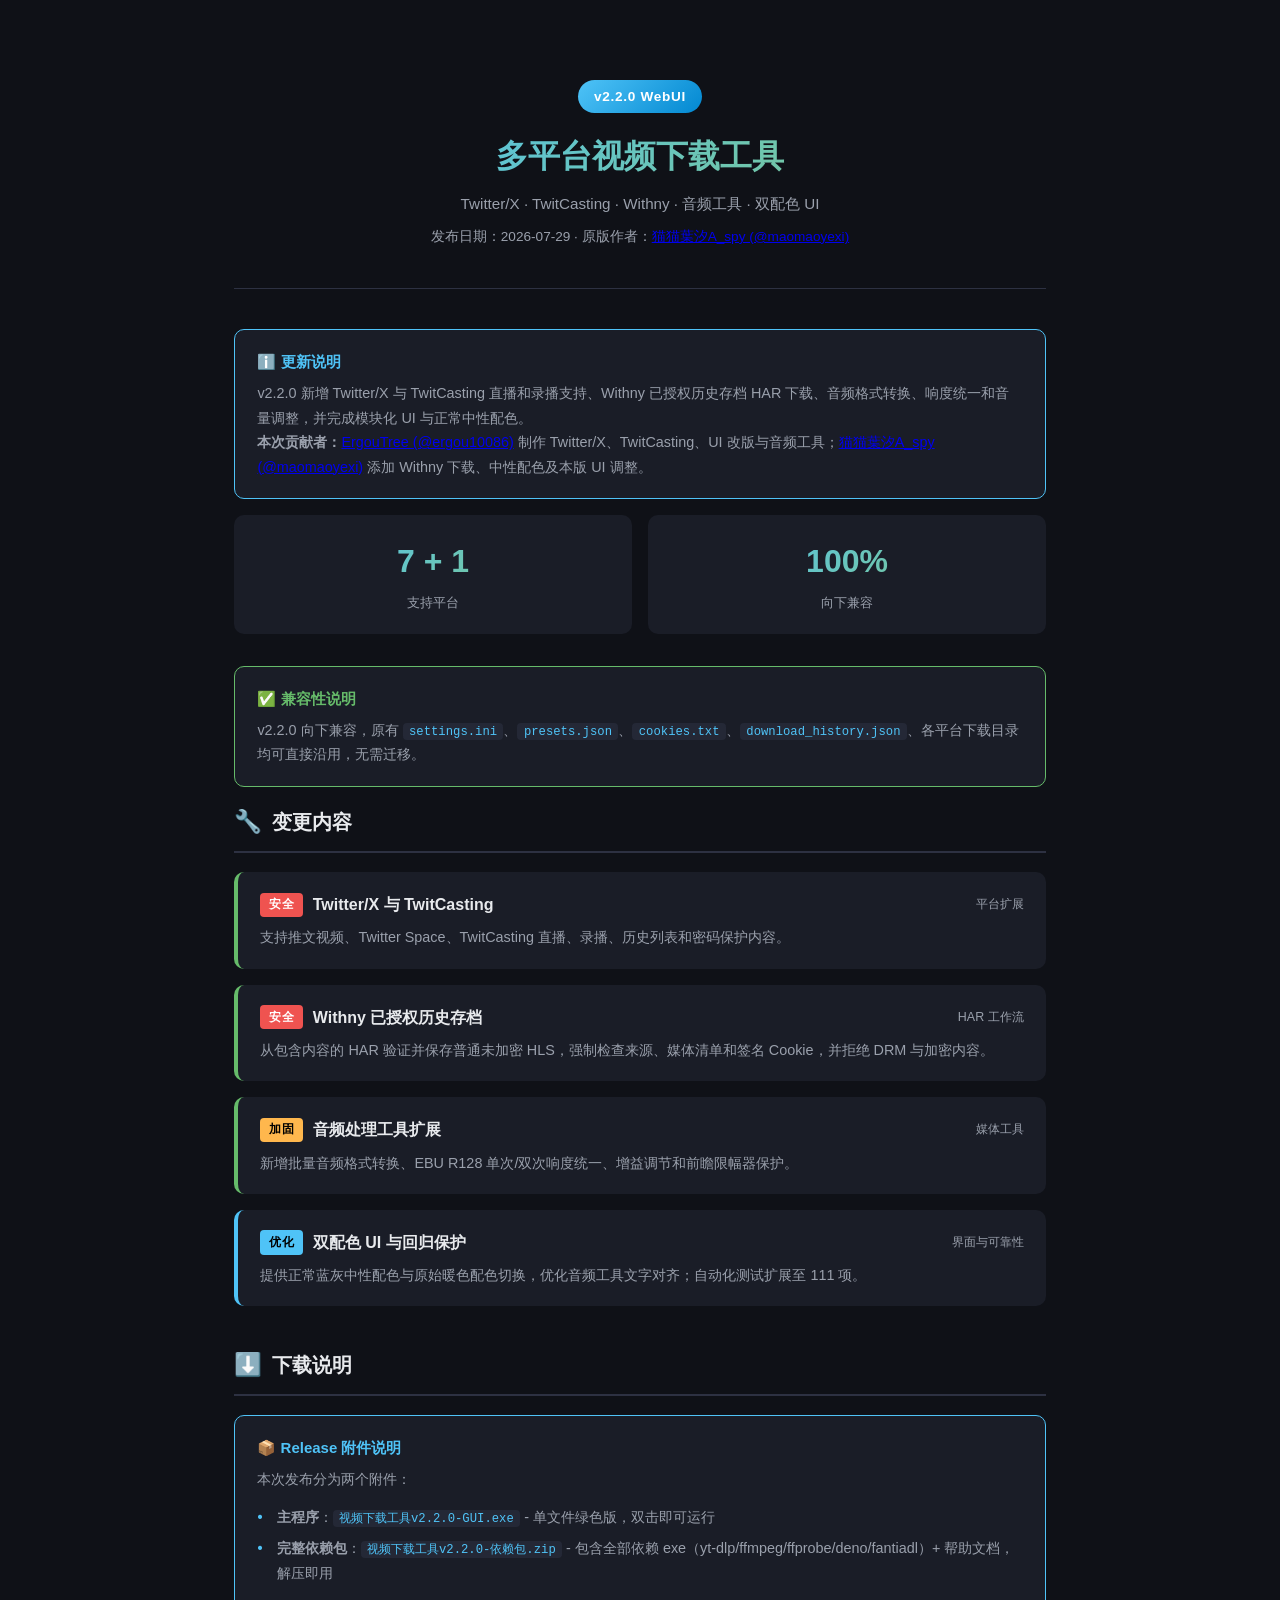
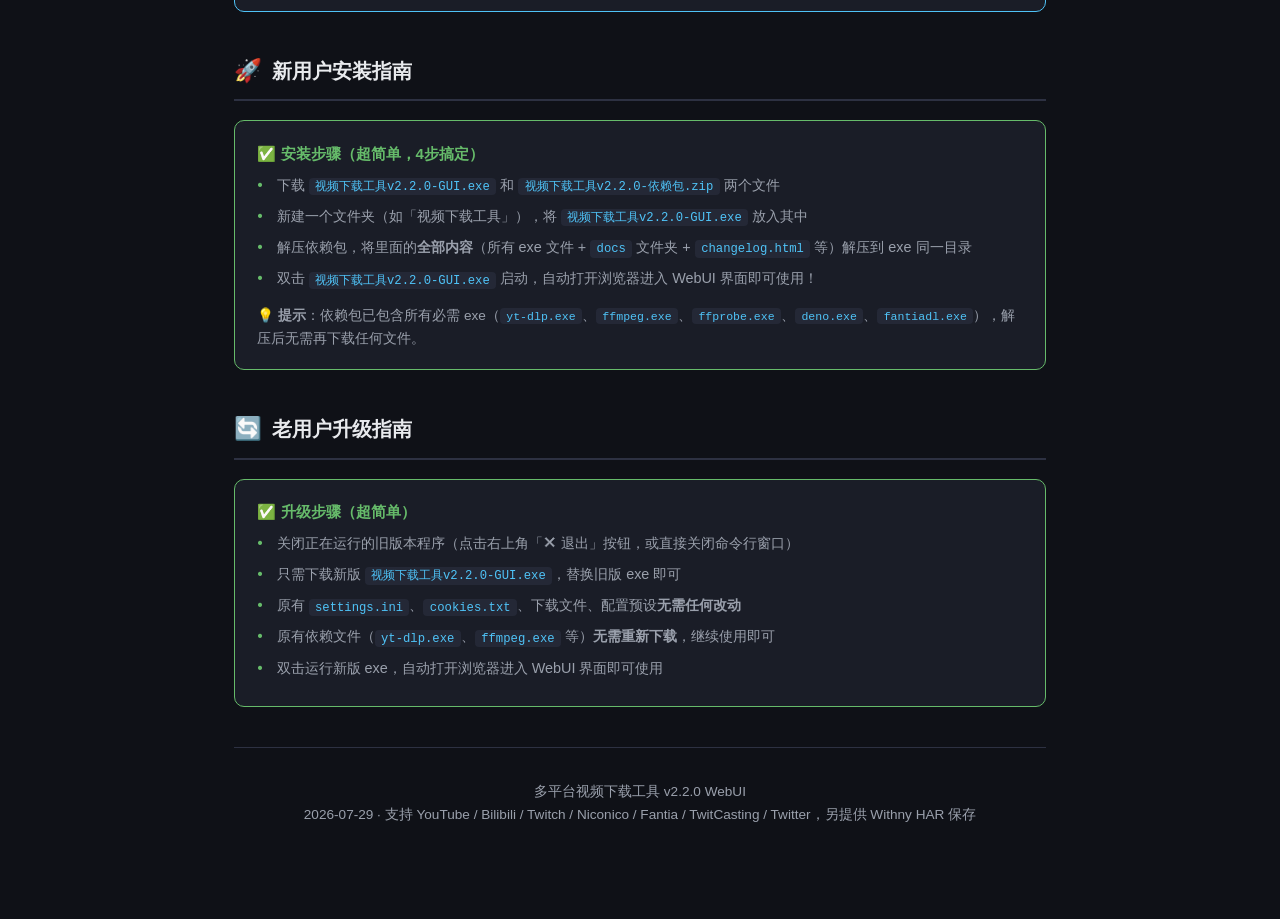
==== resource/templates/changelog.html @ 0d487f56 "release: v2.2.0" ====
<!-- Generated by Trae Work -->
<!DOCTYPE html>
<html lang="zh-CN">
<head>
<meta charset="UTF-8">
<meta name="viewport" content="width=device-width, initial-scale=1.0">
<title>多平台视频下载工具 - 更新日志</title>
<style>
:root {
  --bg: #0f1117;
  --bg2: #1a1d27;
  --bg3: #242836;
  --ink: #e8eaed;
  --muted: #9aa0ac;
  --rule: #2d3142;
  --accent: #4fc3f7;
  --accent2: #81c784;
  --danger: #ef5350;
  --warning: #ffb74d;
  --success: #66bb6a;
  --purple: #ba68c8;
}

* { margin: 0; padding: 0; box-sizing: border-box; }

body {
  font-family: "Segoe UI", "Noto Sans CJK SC", "Microsoft YaHei", sans-serif;
  background: var(--bg);
  color: var(--ink);
  line-height: 1.7;
  font-size: 15px;
  padding: 0;
}

.container {
  max-width: 860px;
  margin: 0 auto;
  padding: 2rem 1.5rem 4rem;
}

.hero {
  text-align: center;
  padding: 3rem 0 2.5rem;
  border-bottom: 1px solid var(--rule);
  margin-bottom: 2.5rem;
}

.hero .version-badge {
  display: inline-block;
  background: linear-gradient(135deg, var(--accent), #0288d1);
  color: #fff;
  font-weight: 700;
  font-size: 0.85rem;
  padding: 0.3rem 1rem;
  border-radius: 20px;
  margin-bottom: 1rem;
  letter-spacing: 0.05em;
}

.hero h1 {
  font-size: 2rem;
  font-weight: 700;
  margin-bottom: 0.5rem;
  background: linear-gradient(135deg, var(--accent), var(--accent2));
  -webkit-background-clip: text;
  -webkit-text-fill-color: transparent;
  background-clip: text;
}

.hero .subtitle {
  color: var(--muted);
  font-size: 0.95rem;
}

.hero .date {
  color: var(--muted);
  font-size: 0.85rem;
  margin-top: 0.5rem;
}

.section {
  margin-bottom: 2.5rem;
}

.section-title {
  display: flex;
  align-items: center;
  gap: 0.6rem;
  font-size: 1.25rem;
  font-weight: 700;
  margin-bottom: 1.2rem;
  padding-bottom: 0.6rem;
  border-bottom: 2px solid var(--rule);
}

.section-title .icon {
  font-size: 1.4rem;
}

.bug-card {
  background: var(--bg2);
  border-radius: 10px;
  padding: 1.2rem 1.4rem;
  margin-bottom: 1rem;
  border-left: 4px solid var(--danger);
  transition: transform 0.15s ease;
}

.bug-card.fix { border-left-color: var(--success); }
.bug-card.improve { border-left-color: var(--accent); }
.bug-card.feature { border-left-color: var(--purple); }

.bug-card:hover {
  transform: translateX(4px);
}

.bug-card .header {
  display: flex;
  align-items: center;
  gap: 0.6rem;
  margin-bottom: 0.5rem;
  flex-wrap: wrap;
}

.bug-card .tag {
  font-size: 0.72rem;
  font-weight: 700;
  padding: 0.15rem 0.55rem;
  border-radius: 4px;
  text-transform: uppercase;
  letter-spacing: 0.05em;
}

.tag.critical { background: var(--danger); color: #fff; }
.tag.major { background: var(--warning); color: #000; }
.tag.minor { background: var(--accent); color: #000; }
.tag.new { background: var(--purple); color: #fff; }

.bug-card .title {
  font-weight: 700;
  font-size: 1rem;
}

.bug-card .severity {
  font-size: 0.78rem;
  color: var(--muted);
  margin-left: auto;
  white-space: nowrap;
}

.bug-card .desc {
  color: var(--muted);
  font-size: 0.9rem;
  line-height: 1.6;
}

.bug-card .desc strong {
  color: var(--ink);
}

.bug-card .desc code {
  background: var(--bg3);
  padding: 0.1rem 0.4rem;
  border-radius: 4px;
  font-family: "Cascadia Code", "Consolas", monospace;
  font-size: 0.85em;
  color: var(--accent);
}

.bug-card .solution {
  margin-top: 0.6rem;
  padding-top: 0.6rem;
  border-top: 1px dashed var(--rule);
  font-size: 0.88rem;
  color: var(--muted);
}

.bug-card.improve .solution::before {
  content: "优化: ";
  color: var(--accent);
  font-weight: 700;
}

.notice-box {
  background: var(--bg2);
  border: 1px solid var(--rule);
  border-radius: 10px;
  padding: 1.2rem 1.4rem;
  margin-bottom: 1rem;
}

.notice-box.info { border-color: var(--accent); }
.notice-box.success { border-color: var(--success); }

.notice-box .notice-title {
  font-weight: 700;
  margin-bottom: 0.4rem;
  display: flex;
  align-items: center;
  gap: 0.4rem;
}

.notice-box.info .notice-title { color: var(--accent); }
.notice-box.success .notice-title { color: var(--success); }

.notice-box p {
  color: var(--muted);
  font-size: 0.9rem;
}

.notice-box code {
  background: var(--bg3);
  padding: 0.1rem 0.4rem;
  border-radius: 4px;
  font-family: "Cascadia Code", "Consolas", monospace;
  font-size: 0.85em;
  color: var(--accent);
}

.summary-grid {
  display: grid;
  grid-template-columns: repeat(auto-fit, minmax(140px, 1fr));
  gap: 1rem;
  margin-bottom: 2rem;
}

.stat-card {
  background: var(--bg2);
  border-radius: 10px;
  padding: 1.2rem;
  text-align: center;
}

.stat-card .number {
  font-size: 2rem;
  font-weight: 800;
  background: linear-gradient(135deg, var(--accent), var(--accent2));
  -webkit-background-clip: text;
  -webkit-text-fill-color: transparent;
  background-clip: text;
}

.stat-card .label {
  font-size: 0.82rem;
  color: var(--muted);
  margin-top: 0.2rem;
}

ul.compact {
  list-style: none;
  padding: 0;
}

ul.compact li {
  position: relative;
  padding-left: 1.2rem;
  margin-bottom: 0.4rem;
  color: var(--muted);
  font-size: 0.9rem;
}

ul.compact li::before {
  content: "•";
  position: absolute;
  left: 0;
  color: var(--accent);
  font-weight: 700;
}

.notice-box.info ul.compact li::before { color: var(--accent); }
.notice-box.success ul.compact li::before { color: var(--success); }

.footer {
  text-align: center;
  padding: 2rem 0;
  border-top: 1px solid var(--rule);
  color: var(--muted);
  font-size: 0.85rem;
}

@media (max-width: 600px) {
  .container { padding: 1rem 1rem 2rem; }
  .hero h1 { font-size: 1.5rem; }
  .bug-card .severity { display: none; }
  .summary-grid { grid-template-columns: repeat(2, 1fr); }
}
</style>
</head>
<body>
<div class="container">

  <!-- v2.2.0 WebUI 更新 -->
  <div class="hero">
    <div class="version-badge">v2.2.0 WebUI</div>
    <h1>多平台视频下载工具</h1>
    <div class="subtitle">Twitter/X · TwitCasting · Withny · 音频工具 · 双配色 UI</div>
    <div class="date">发布日期：2026-07-29 · 原版作者：<a href="https://github.com/maomaoyexi">猫猫葉汐A_spy (@maomaoyexi)</a></div>
  </div>

  <div class="notice-box info">
    <div class="notice-title">ℹ️ 更新说明</div>
    <p>v2.2.0 新增 Twitter/X 与 TwitCasting 直播和录播支持、Withny 已授权历史存档 HAR 下载、音频格式转换、响度统一和音量调整，并完成模块化 UI 与正常中性配色。</p>
    <p><strong>本次贡献者：</strong><a href="https://github.com/ergou10086">ErgouTree (@ergou10086)</a> 制作 Twitter/X、TwitCasting、UI 改版与音频工具；<a href="https://github.com/maomaoyexi">猫猫葉汐A_spy (@maomaoyexi)</a> 添加 Withny 下载、中性配色及本版 UI 调整。</p>
  </div>

  <div class="summary-grid">
    <div class="stat-card">
      <div class="number">7 + 1</div>
      <div class="label">支持平台</div>
    </div>
    <div class="stat-card">
      <div class="number">100%</div>
      <div class="label">向下兼容</div>
    </div>
  </div>

  <div class="notice-box success">
    <div class="notice-title">✅ 兼容性说明</div>
    <p>v2.2.0 向下兼容，原有 <code>settings.ini</code>、<code>presets.json</code>、<code>cookies.txt</code>、<code>download_history.json</code>、各平台下载目录均可直接沿用，无需迁移。</p>
  </div>

  <!-- 变更内容 -->
  <div class="section">
    <div class="section-title">
      <span class="icon">🔧</span>
      <span>变更内容</span>
    </div>

    <div class="bug-card fix">
      <div class="header">
        <span class="tag critical">安全</span>
        <span class="title">Twitter/X 与 TwitCasting</span>
        <span class="severity">平台扩展</span>
      </div>
      <div class="desc">
        支持推文视频、Twitter Space、TwitCasting 直播、录播、历史列表和密码保护内容。
      </div>
    </div>

    <div class="bug-card fix">
      <div class="header">
        <span class="tag critical">安全</span>
        <span class="title">Withny 已授权历史存档</span>
        <span class="severity">HAR 工作流</span>
      </div>
      <div class="desc">
        从包含内容的 HAR 验证并保存普通未加密 HLS，强制检查来源、媒体清单和签名 Cookie，并拒绝 DRM 与加密内容。
      </div>
    </div>

    <div class="bug-card fix">
      <div class="header">
        <span class="tag major">加固</span>
        <span class="title">音频处理工具扩展</span>
        <span class="severity">媒体工具</span>
      </div>
      <div class="desc">
        新增批量音频格式转换、EBU R128 单次/双次响度统一、增益调节和前瞻限幅器保护。
      </div>
    </div>

    <div class="bug-card improve">
      <div class="header">
        <span class="tag minor">优化</span>
        <span class="title">双配色 UI 与回归保护</span>
        <span class="severity">界面与可靠性</span>
      </div>
      <div class="desc">
        提供正常蓝灰中性配色与原始暖色配色切换，优化音频工具文字对齐；自动化测试扩展至 111 项。
      </div>
    </div>
  </div>

  <!-- 下载说明 -->
  <div class="section">
    <div class="section-title">
      <span class="icon">⬇️</span>
      <span>下载说明</span>
    </div>

    <div class="notice-box info">
      <div class="notice-title">📦 Release 附件说明</div>
      <p>本次发布分为两个附件：</p>
      <ul class="compact" style="margin-top: 0.8rem;">
        <li><strong>主程序</strong>：<code>视频下载工具v2.2.0-GUI.exe</code> - 单文件绿色版，双击即可运行</li>
        <li><strong>完整依赖包</strong>：<code>视频下载工具v2.2.0-依赖包.zip</code> - 包含全部依赖 exe（yt-dlp/ffmpeg/ffprobe/deno/fantiadl）+ 帮助文档，解压即用</li>
      </ul>
    </div>
  </div>

  <!-- 安装指南 -->
  <div class="section">
    <div class="section-title">
      <span class="icon">🚀</span>
      <span>新用户安装指南</span>
    </div>

    <div class="notice-box success">
      <div class="notice-title">✅ 安装步骤（超简单，4步搞定）</div>
      <ul class="compact">
        <li>下载 <code>视频下载工具v2.2.0-GUI.exe</code> 和 <code>视频下载工具v2.2.0-依赖包.zip</code> 两个文件</li>
        <li>新建一个文件夹（如「视频下载工具」），将 <code>视频下载工具v2.2.0-GUI.exe</code> 放入其中</li>
        <li>解压依赖包，将里面的<strong>全部内容</strong>（所有 exe 文件 + <code>docs</code> 文件夹 + <code>changelog.html</code> 等）解压到 exe 同一目录</li>
        <li>双击 <code>视频下载工具v2.2.0-GUI.exe</code> 启动，自动打开浏览器进入 WebUI 界面即可使用！</li>
      </ul>
      <p style="margin-top: 0.8rem; font-size: 0.85rem;">💡 <strong>提示</strong>：依赖包已包含所有必需 exe（<code>yt-dlp.exe</code>、<code>ffmpeg.exe</code>、<code>ffprobe.exe</code>、<code>deno.exe</code>、<code>fantiadl.exe</code>），解压后无需再下载任何文件。</p>
    </div>
  </div>

  <!-- 升级指南 -->
  <div class="section">
    <div class="section-title">
      <span class="icon">🔄</span>
      <span>老用户升级指南</span>
    </div>

    <div class="notice-box success">
      <div class="notice-title">✅ 升级步骤（超简单）</div>
      <ul class="compact">
        <li>关闭正在运行的旧版本程序（点击右上角「✕ 退出」按钮，或直接关闭命令行窗口）</li>
        <li>只需下载新版 <code>视频下载工具v2.2.0-GUI.exe</code>，替换旧版 exe 即可</li>
        <li>原有 <code>settings.ini</code>、<code>cookies.txt</code>、下载文件、配置预设<strong>无需任何改动</strong></li>
        <li>原有依赖文件（<code>yt-dlp.exe</code>、<code>ffmpeg.exe</code> 等）<strong>无需重新下载</strong>，继续使用即可</li>
        <li>双击运行新版 exe，自动打开浏览器进入 WebUI 界面即可使用</li>
      </ul>
    </div>
  </div>

  <div class="footer">
    多平台视频下载工具 v2.2.0 WebUI <br>
    2026-07-29 · 支持 YouTube / Bilibili / Twitch / Niconico / Fantia / TwitCasting / Twitter，另提供 Withny HAR 保存
  </div>

</div>
</body>
</html>
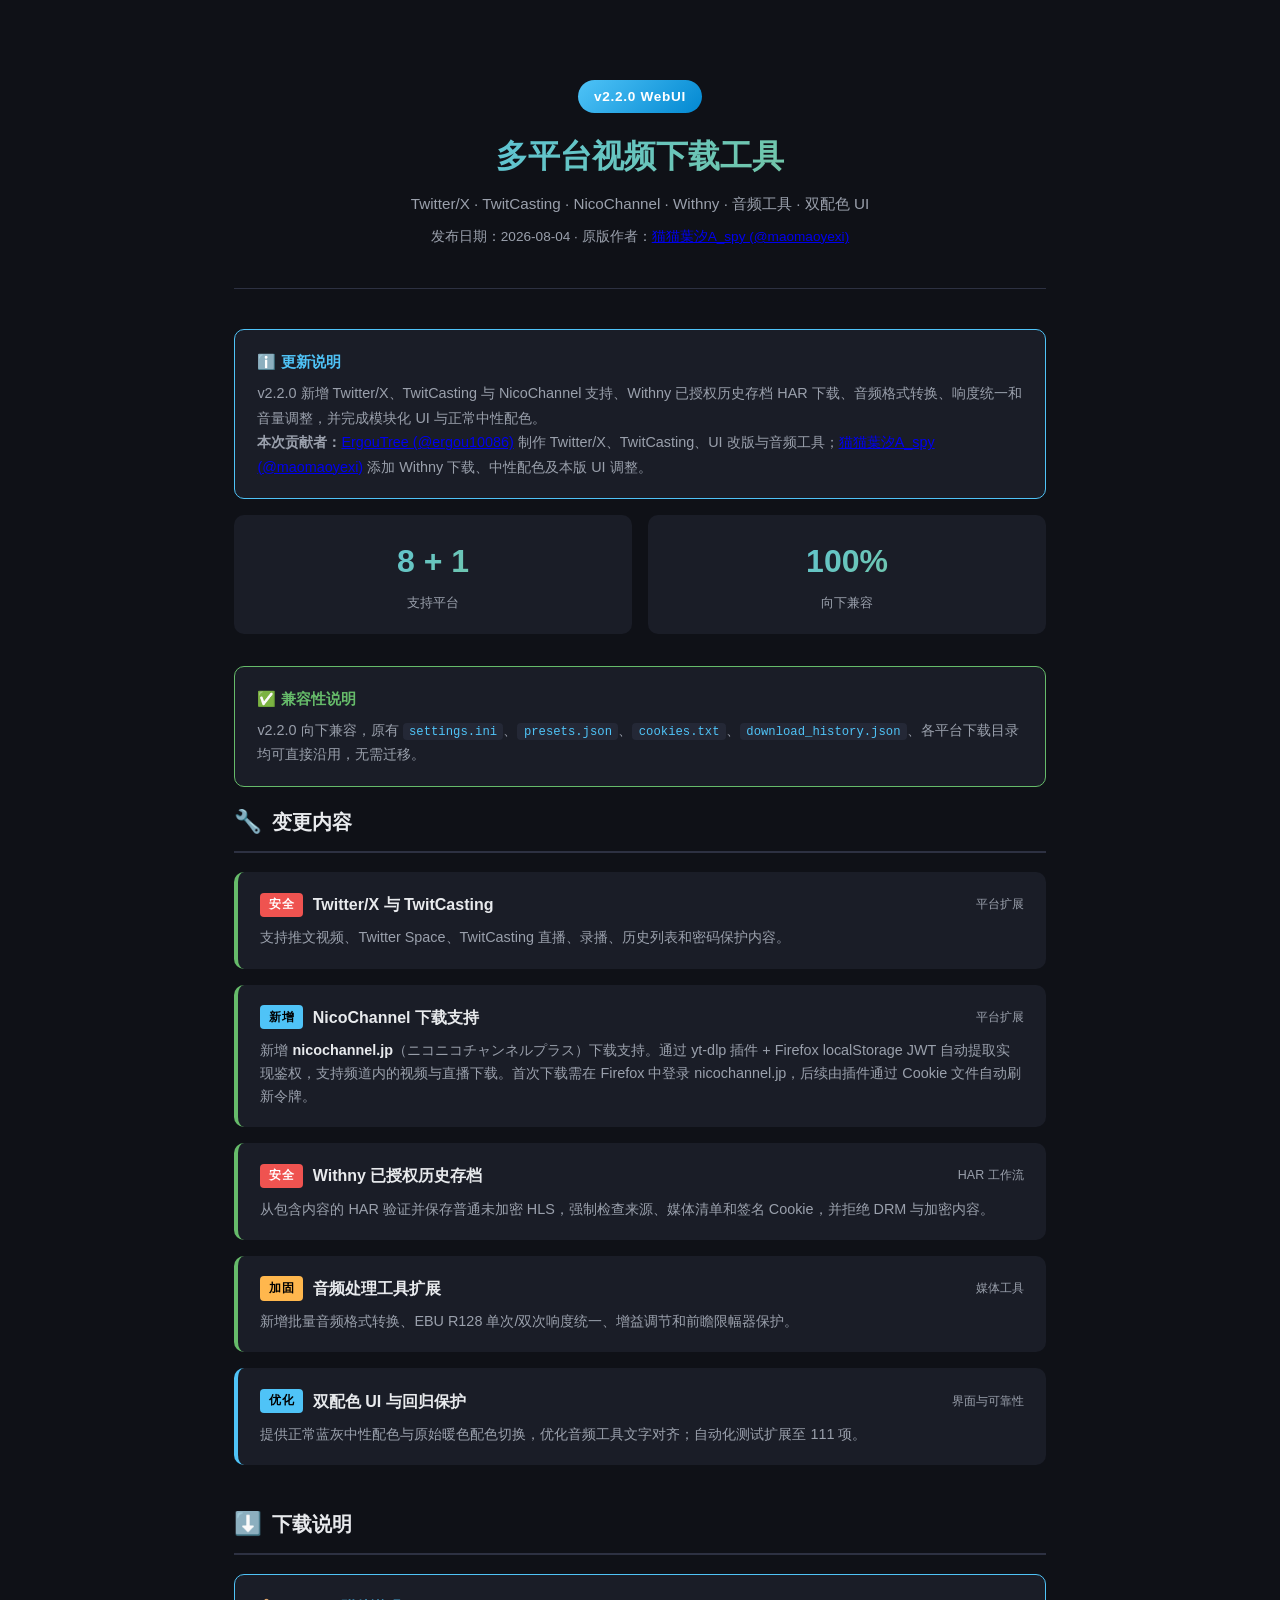
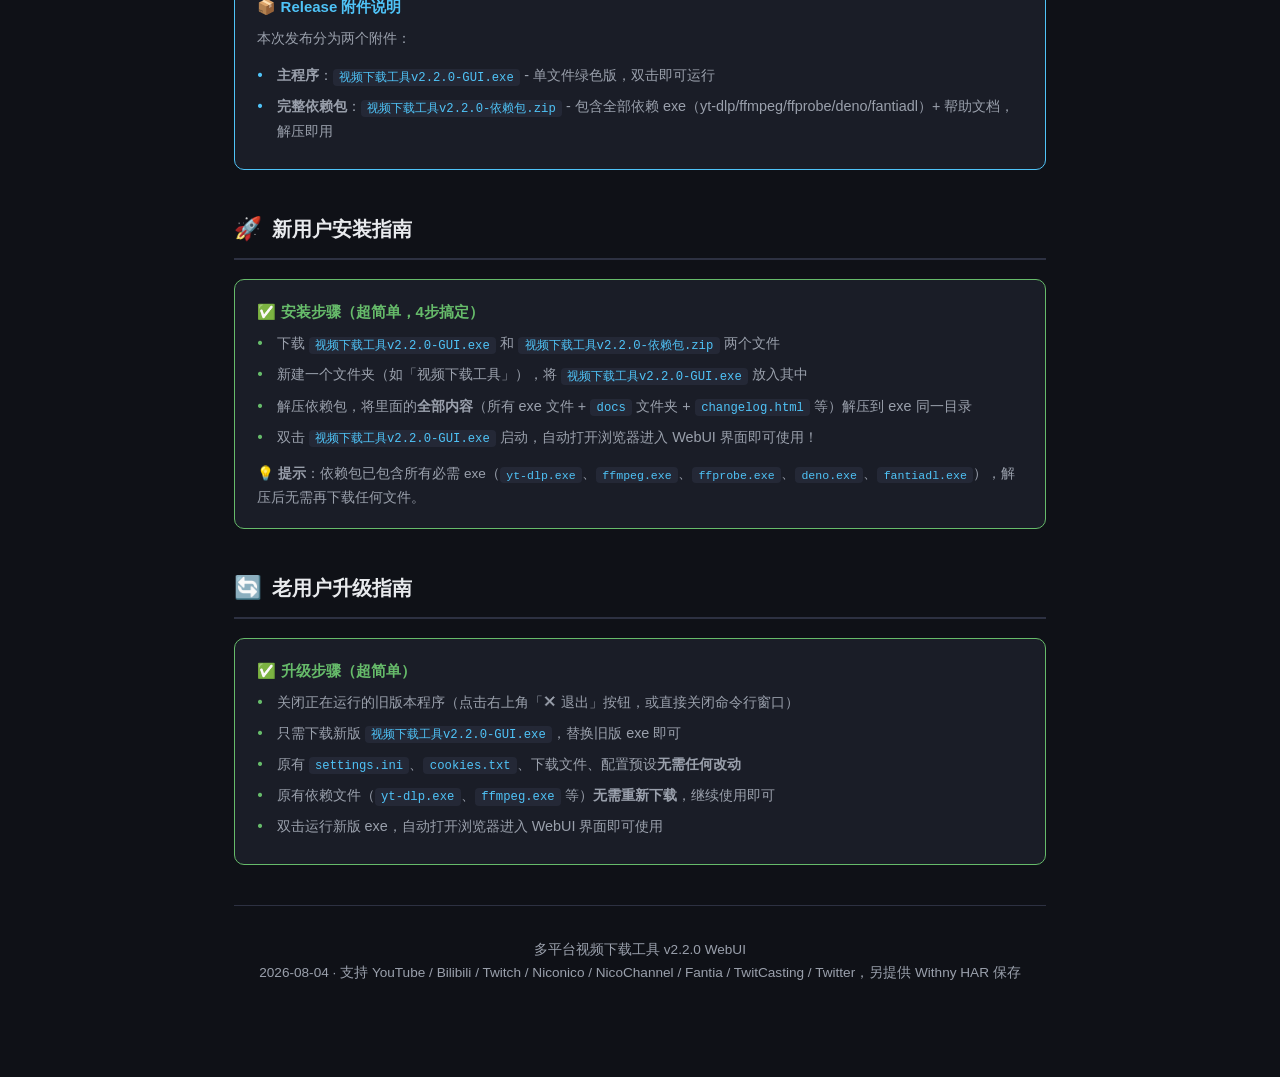
==== commit 14b14ff1: "feat：为nicochannel添加基础的视频存档下载支持 fix：修复nicovideo下载存在的中断问题，多直播存档下载的阻塞问题等nicovideo下载问题" ====
--- a/resource/templates/changelog.html
+++ b/resource/templates/changelog.html
@@ -293,19 +293,19 @@
   <div class="hero">
     <div class="version-badge">v2.2.0 WebUI</div>
     <h1>多平台视频下载工具</h1>
-    <div class="subtitle">Twitter/X · TwitCasting · Withny · 音频工具 · 双配色 UI</div>
-    <div class="date">发布日期：2026-07-29 · 原版作者：<a href="https://github.com/maomaoyexi">猫猫葉汐A_spy (@maomaoyexi)</a></div>
+    <div class="subtitle">Twitter/X · TwitCasting · NicoChannel · Withny · 音频工具 · 双配色 UI</div>
+    <div class="date">发布日期：2026-08-04 · 原版作者：<a href="https://github.com/maomaoyexi">猫猫葉汐A_spy (@maomaoyexi)</a></div>
   </div>
 
   <div class="notice-box info">
     <div class="notice-title">ℹ️ 更新说明</div>
-    <p>v2.2.0 新增 Twitter/X 与 TwitCasting 直播和录播支持、Withny 已授权历史存档 HAR 下载、音频格式转换、响度统一和音量调整，并完成模块化 UI 与正常中性配色。</p>
+    <p>v2.2.0 新增 Twitter/X、TwitCasting 与 NicoChannel 支持、Withny 已授权历史存档 HAR 下载、音频格式转换、响度统一和音量调整，并完成模块化 UI 与正常中性配色。</p>
     <p><strong>本次贡献者：</strong><a href="https://github.com/ergou10086">ErgouTree (@ergou10086)</a> 制作 Twitter/X、TwitCasting、UI 改版与音频工具；<a href="https://github.com/maomaoyexi">猫猫葉汐A_spy (@maomaoyexi)</a> 添加 Withny 下载、中性配色及本版 UI 调整。</p>
   </div>
 
   <div class="summary-grid">
     <div class="stat-card">
-      <div class="number">7 + 1</div>
+      <div class="number">8 + 1</div>
       <div class="label">支持平台</div>
     </div>
     <div class="stat-card">
@@ -334,6 +334,17 @@
       </div>
       <div class="desc">
         支持推文视频、Twitter Space、TwitCasting 直播、录播、历史列表和密码保护内容。
+      </div>
+    </div>
+
+    <div class="bug-card fix">
+      <div class="header">
+        <span class="tag minor">新增</span>
+        <span class="title">NicoChannel 下载支持</span>
+        <span class="severity">平台扩展</span>
+      </div>
+      <div class="desc">
+        新增 <strong>nicochannel.jp</strong>（ニコニコチャンネルプラス）下载支持。通过 yt-dlp 插件 + Firefox localStorage JWT 自动提取实现鉴权，支持频道内的视频与直播下载。首次下载需在 Firefox 中登录 nicochannel.jp，后续由插件通过 Cookie 文件自动刷新令牌。
       </div>
     </div>
 
@@ -428,7 +439,7 @@
 
   <div class="footer">
     多平台视频下载工具 v2.2.0 WebUI <br>
-    2026-07-29 · 支持 YouTube / Bilibili / Twitch / Niconico / Fantia / TwitCasting / Twitter，另提供 Withny HAR 保存
+    2026-08-04 · 支持 YouTube / Bilibili / Twitch / Niconico / NicoChannel / Fantia / TwitCasting / Twitter，另提供 Withny HAR 保存
   </div>
 
 </div>
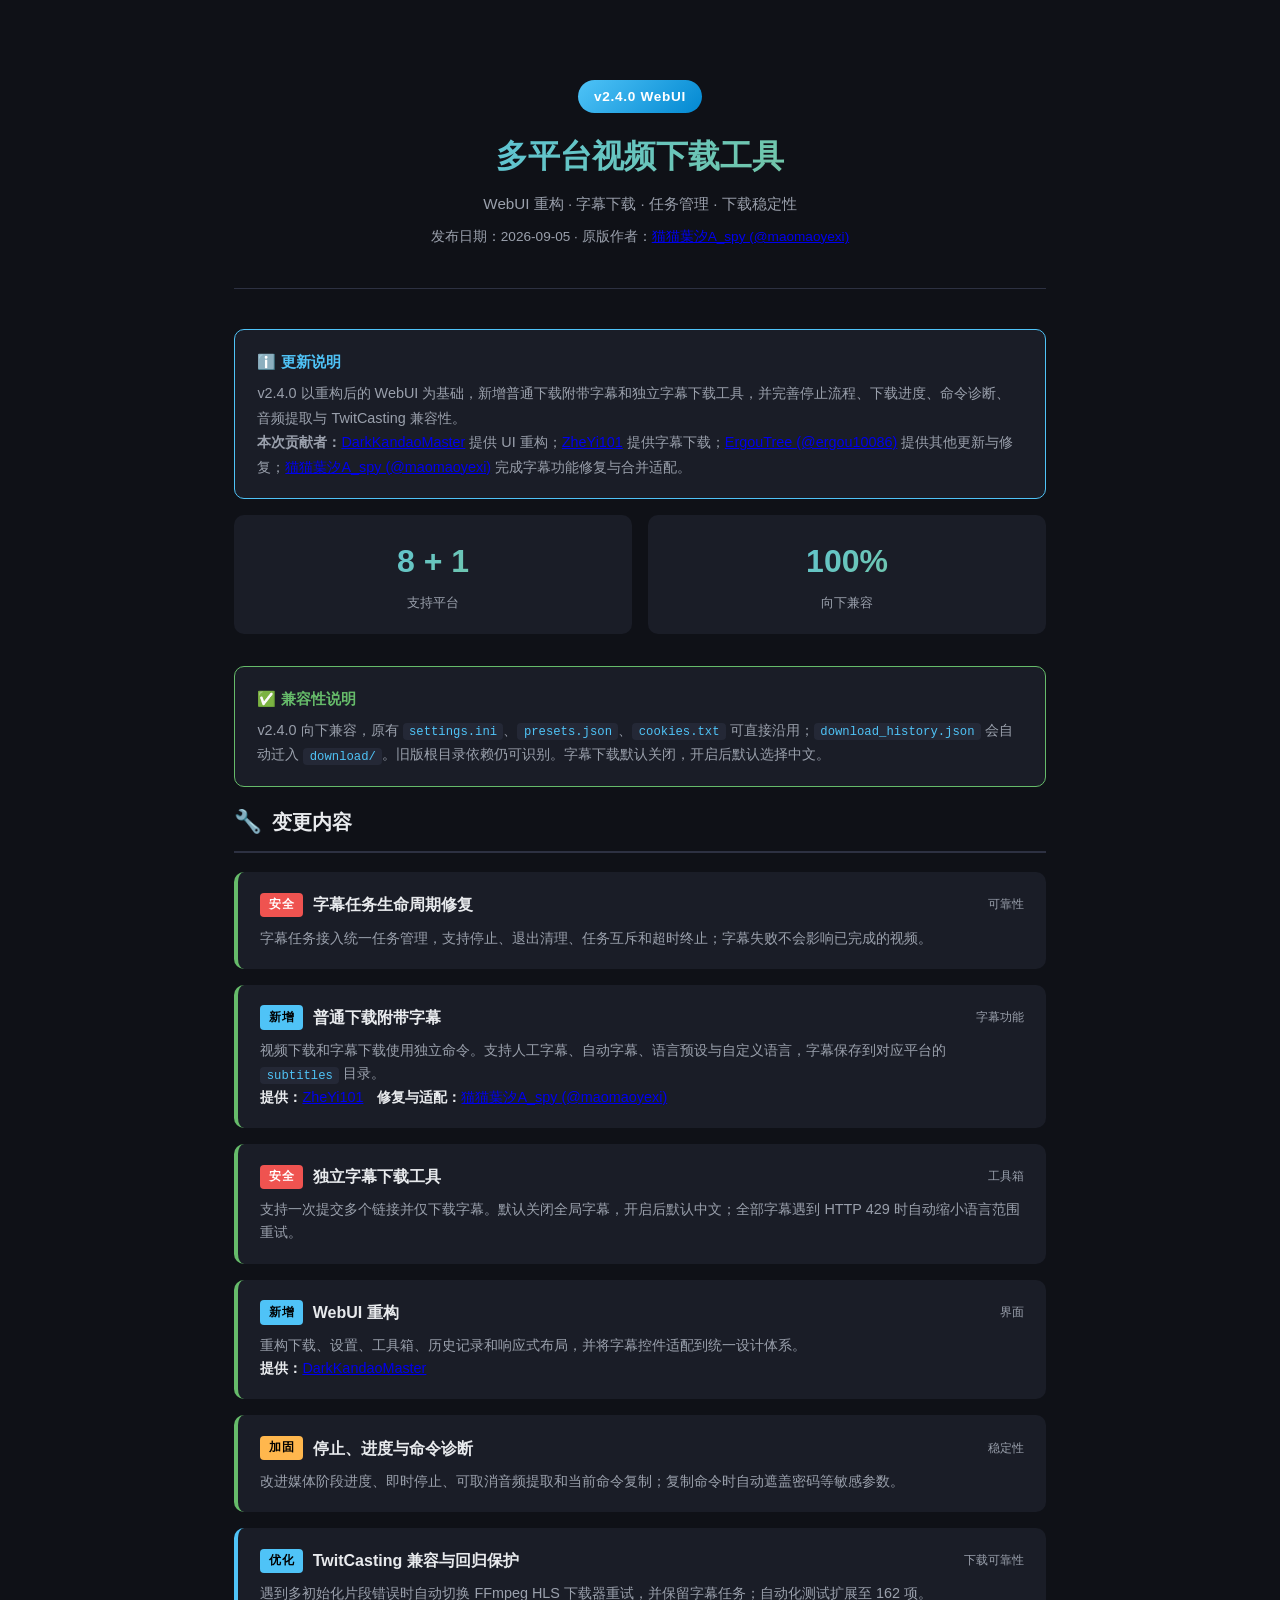
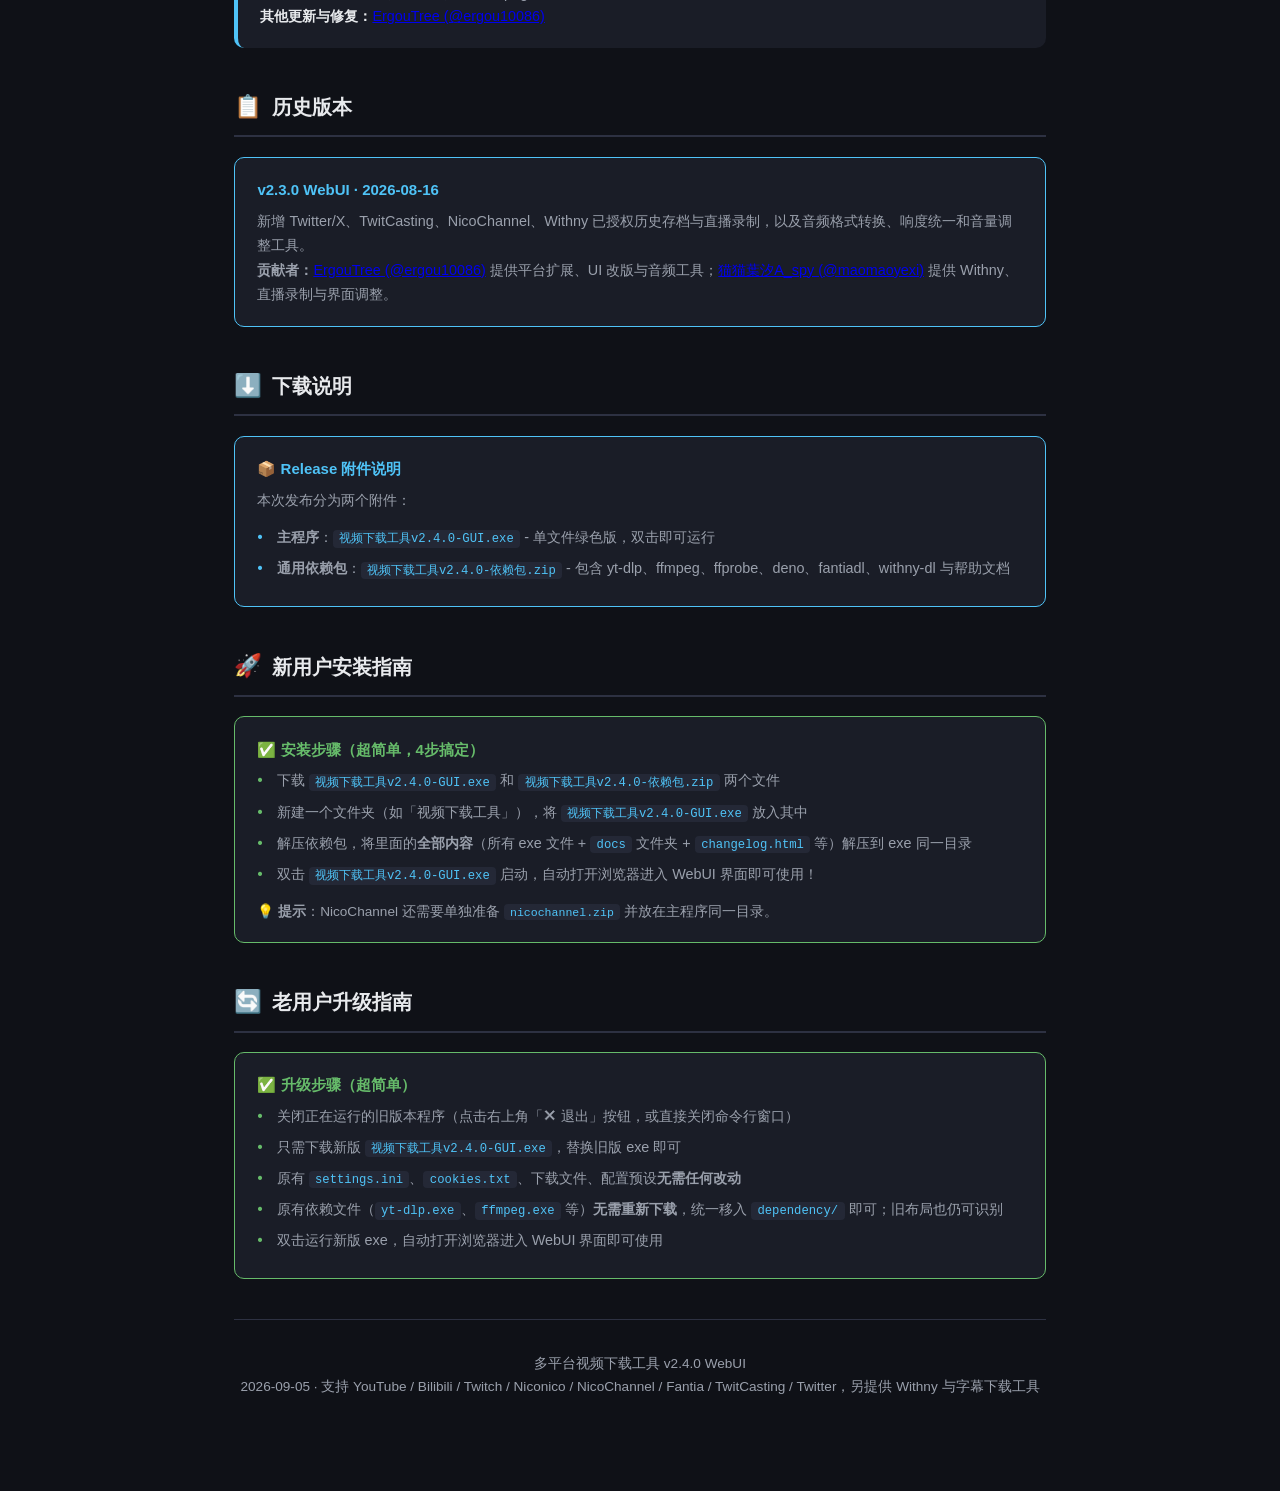
==== commit a24b57fb: "refector：对依赖，下载，这些散落的文件进行统一收集" ====
--- a/resource/templates/changelog.html
+++ b/resource/templates/changelog.html
@@ -289,18 +289,18 @@
 <body>
 <div class="container">
 
-  <!-- v2.2.0 WebUI 更新 -->
+  <!-- v2.4.0 WebUI 更新 -->
   <div class="hero">
-    <div class="version-badge">v2.2.0 WebUI</div>
+    <div class="version-badge">v2.4.0 WebUI</div>
     <h1>多平台视频下载工具</h1>
-    <div class="subtitle">Twitter/X · TwitCasting · NicoChannel · Withny · 音频工具 · 双配色 UI</div>
-    <div class="date">发布日期：2026-08-04 · 原版作者：<a href="https://github.com/maomaoyexi">猫猫葉汐A_spy (@maomaoyexi)</a></div>
+    <div class="subtitle">WebUI 重构 · 字幕下载 · 任务管理 · 下载稳定性</div>
+    <div class="date">发布日期：2026-09-05 · 原版作者：<a href="https://github.com/maomaoyexi">猫猫葉汐A_spy (@maomaoyexi)</a></div>
   </div>
 
   <div class="notice-box info">
     <div class="notice-title">ℹ️ 更新说明</div>
-    <p>v2.2.0 新增 Twitter/X、TwitCasting 与 NicoChannel 支持、Withny 已授权历史存档 HAR 下载、音频格式转换、响度统一和音量调整，并完成模块化 UI 与正常中性配色。</p>
-    <p><strong>本次贡献者：</strong><a href="https://github.com/ergou10086">ErgouTree (@ergou10086)</a> 制作 Twitter/X、TwitCasting、UI 改版与音频工具；<a href="https://github.com/maomaoyexi">猫猫葉汐A_spy (@maomaoyexi)</a> 添加 Withny 下载、中性配色及本版 UI 调整。</p>
+    <p>v2.4.0 以重构后的 WebUI 为基础，新增普通下载附带字幕和独立字幕下载工具，并完善停止流程、下载进度、命令诊断、音频提取与 TwitCasting 兼容性。</p>
+    <p><strong>本次贡献者：</strong><a href="https://github.com/DarkKandaoMaster">DarkKandaoMaster</a> 提供 UI 重构；<a href="https://github.com/ZheYi101">ZheYi101</a> 提供字幕下载；<a href="https://github.com/ergou10086">ErgouTree (@ergou10086)</a> 提供其他更新与修复；<a href="https://github.com/maomaoyexi">猫猫葉汐A_spy (@maomaoyexi)</a> 完成字幕功能修复与合并适配。</p>
   </div>
 
   <div class="summary-grid">
@@ -316,7 +316,7 @@
 
   <div class="notice-box success">
     <div class="notice-title">✅ 兼容性说明</div>
-    <p>v2.2.0 向下兼容，原有 <code>settings.ini</code>、<code>presets.json</code>、<code>cookies.txt</code>、<code>download_history.json</code>、各平台下载目录均可直接沿用，无需迁移。</p>
+    <p>v2.4.0 向下兼容，原有 <code>settings.ini</code>、<code>presets.json</code>、<code>cookies.txt</code> 可直接沿用；<code>download_history.json</code> 会自动迁入 <code>download/</code>。旧版根目录依赖仍可识别。字幕下载默认关闭，开启后默认选择中文。</p>
   </div>
 
   <!-- 变更内容 -->
@@ -329,56 +329,82 @@
     <div class="bug-card fix">
       <div class="header">
         <span class="tag critical">安全</span>
-        <span class="title">Twitter/X 与 TwitCasting</span>
-        <span class="severity">平台扩展</span>
-      </div>
-      <div class="desc">
-        支持推文视频、Twitter Space、TwitCasting 直播、录播、历史列表和密码保护内容。
+        <span class="title">字幕任务生命周期修复</span>
+        <span class="severity">可靠性</span>
+      </div>
+      <div class="desc">
+        字幕任务接入统一任务管理，支持停止、退出清理、任务互斥和超时终止；字幕失败不会影响已完成的视频。
       </div>
     </div>
 
     <div class="bug-card fix">
       <div class="header">
         <span class="tag minor">新增</span>
-        <span class="title">NicoChannel 下载支持</span>
-        <span class="severity">平台扩展</span>
-      </div>
-      <div class="desc">
-        新增 <strong>nicochannel.jp</strong>（ニコニコチャンネルプラス）下载支持。通过 yt-dlp 插件 + Firefox localStorage JWT 自动提取实现鉴权，支持频道内的视频与直播下载。首次下载需在 Firefox 中登录 nicochannel.jp，后续由插件通过 Cookie 文件自动刷新令牌。
+        <span class="title">普通下载附带字幕</span>
+        <span class="severity">字幕功能</span>
+      </div>
+      <div class="desc">
+        视频下载和字幕下载使用独立命令。支持人工字幕、自动字幕、语言预设与自定义语言，字幕保存到对应平台的 <code>subtitles</code> 目录。
+        <br><strong>提供：</strong><a href="https://github.com/ZheYi101">ZheYi101</a>　<strong>修复与适配：</strong><a href="https://github.com/maomaoyexi">猫猫葉汐A_spy (@maomaoyexi)</a>
       </div>
     </div>
 
     <div class="bug-card fix">
       <div class="header">
         <span class="tag critical">安全</span>
-        <span class="title">Withny 已授权历史存档</span>
-        <span class="severity">HAR 工作流</span>
-      </div>
-      <div class="desc">
-        从包含内容的 HAR 验证并保存普通未加密 HLS，强制检查来源、媒体清单和签名 Cookie，并拒绝 DRM 与加密内容。
+        <span class="title">独立字幕下载工具</span>
+        <span class="severity">工具箱</span>
+      </div>
+      <div class="desc">
+        支持一次提交多个链接并仅下载字幕。默认关闭全局字幕，开启后默认中文；全部字幕遇到 HTTP 429 时自动缩小语言范围重试。
       </div>
     </div>
 
     <div class="bug-card fix">
       <div class="header">
+        <span class="tag minor">新增</span>
+        <span class="title">WebUI 重构</span>
+        <span class="severity">界面</span>
+      </div>
+      <div class="desc">
+        重构下载、设置、工具箱、历史记录和响应式布局，并将字幕控件适配到统一设计体系。
+        <br><strong>提供：</strong><a href="https://github.com/DarkKandaoMaster">DarkKandaoMaster</a>
+      </div>
+    </div>
+
+    <div class="bug-card fix">
+      <div class="header">
         <span class="tag major">加固</span>
-        <span class="title">音频处理工具扩展</span>
-        <span class="severity">媒体工具</span>
-      </div>
-      <div class="desc">
-        新增批量音频格式转换、EBU R128 单次/双次响度统一、增益调节和前瞻限幅器保护。
+        <span class="title">停止、进度与命令诊断</span>
+        <span class="severity">稳定性</span>
+      </div>
+      <div class="desc">
+        改进媒体阶段进度、即时停止、可取消音频提取和当前命令复制；复制命令时自动遮盖密码等敏感参数。
       </div>
     </div>
 
     <div class="bug-card improve">
       <div class="header">
         <span class="tag minor">优化</span>
-        <span class="title">双配色 UI 与回归保护</span>
-        <span class="severity">界面与可靠性</span>
-      </div>
-      <div class="desc">
-        提供正常蓝灰中性配色与原始暖色配色切换，优化音频工具文字对齐；自动化测试扩展至 111 项。
-      </div>
+        <span class="title">TwitCasting 兼容与回归保护</span>
+        <span class="severity">下载可靠性</span>
+      </div>
+      <div class="desc">
+        遇到多初始化片段错误时自动切换 FFmpeg HLS 下载器重试，并保留字幕任务；自动化测试扩展至 162 项。
+        <br><strong>其他更新与修复：</strong><a href="https://github.com/ergou10086">ErgouTree (@ergou10086)</a>
+      </div>
+    </div>
+  </div>
+
+  <div class="section">
+    <div class="section-title">
+      <span class="icon">📋</span>
+      <span>历史版本</span>
+    </div>
+    <div class="notice-box info">
+      <div class="notice-title">v2.3.0 WebUI · 2026-08-16</div>
+      <p>新增 Twitter/X、TwitCasting、NicoChannel、Withny 已授权历史存档与直播录制，以及音频格式转换、响度统一和音量调整工具。</p>
+      <p><strong>贡献者：</strong><a href="https://github.com/ergou10086">ErgouTree (@ergou10086)</a> 提供平台扩展、UI 改版与音频工具；<a href="https://github.com/maomaoyexi">猫猫葉汐A_spy (@maomaoyexi)</a> 提供 Withny、直播录制与界面调整。</p>
     </div>
   </div>
 
@@ -393,8 +419,8 @@
       <div class="notice-title">📦 Release 附件说明</div>
       <p>本次发布分为两个附件：</p>
       <ul class="compact" style="margin-top: 0.8rem;">
-        <li><strong>主程序</strong>：<code>视频下载工具v2.2.0-GUI.exe</code> - 单文件绿色版，双击即可运行</li>
-        <li><strong>完整依赖包</strong>：<code>视频下载工具v2.2.0-依赖包.zip</code> - 包含全部依赖 exe（yt-dlp/ffmpeg/ffprobe/deno/fantiadl）+ 帮助文档，解压即用</li>
+        <li><strong>主程序</strong>：<code>视频下载工具v2.4.0-GUI.exe</code> - 单文件绿色版，双击即可运行</li>
+        <li><strong>通用依赖包</strong>：<code>视频下载工具v2.4.0-依赖包.zip</code> - 包含 yt-dlp、ffmpeg、ffprobe、deno、fantiadl、withny-dl 与帮助文档</li>
       </ul>
     </div>
   </div>
@@ -409,12 +435,12 @@
     <div class="notice-box success">
       <div class="notice-title">✅ 安装步骤（超简单，4步搞定）</div>
       <ul class="compact">
-        <li>下载 <code>视频下载工具v2.2.0-GUI.exe</code> 和 <code>视频下载工具v2.2.0-依赖包.zip</code> 两个文件</li>
-        <li>新建一个文件夹（如「视频下载工具」），将 <code>视频下载工具v2.2.0-GUI.exe</code> 放入其中</li>
+        <li>下载 <code>视频下载工具v2.4.0-GUI.exe</code> 和 <code>视频下载工具v2.4.0-依赖包.zip</code> 两个文件</li>
+        <li>新建一个文件夹（如「视频下载工具」），将 <code>视频下载工具v2.4.0-GUI.exe</code> 放入其中</li>
         <li>解压依赖包，将里面的<strong>全部内容</strong>（所有 exe 文件 + <code>docs</code> 文件夹 + <code>changelog.html</code> 等）解压到 exe 同一目录</li>
-        <li>双击 <code>视频下载工具v2.2.0-GUI.exe</code> 启动，自动打开浏览器进入 WebUI 界面即可使用！</li>
+        <li>双击 <code>视频下载工具v2.4.0-GUI.exe</code> 启动，自动打开浏览器进入 WebUI 界面即可使用！</li>
       </ul>
-      <p style="margin-top: 0.8rem; font-size: 0.85rem;">💡 <strong>提示</strong>：依赖包已包含所有必需 exe（<code>yt-dlp.exe</code>、<code>ffmpeg.exe</code>、<code>ffprobe.exe</code>、<code>deno.exe</code>、<code>fantiadl.exe</code>），解压后无需再下载任何文件。</p>
+      <p style="margin-top: 0.8rem; font-size: 0.85rem;">💡 <strong>提示</strong>：NicoChannel 还需要单独准备 <code>nicochannel.zip</code> 并放在主程序同一目录。</p>
     </div>
   </div>
 
@@ -429,17 +455,17 @@
       <div class="notice-title">✅ 升级步骤（超简单）</div>
       <ul class="compact">
         <li>关闭正在运行的旧版本程序（点击右上角「✕ 退出」按钮，或直接关闭命令行窗口）</li>
-        <li>只需下载新版 <code>视频下载工具v2.2.0-GUI.exe</code>，替换旧版 exe 即可</li>
+        <li>只需下载新版 <code>视频下载工具v2.4.0-GUI.exe</code>，替换旧版 exe 即可</li>
         <li>原有 <code>settings.ini</code>、<code>cookies.txt</code>、下载文件、配置预设<strong>无需任何改动</strong></li>
-        <li>原有依赖文件（<code>yt-dlp.exe</code>、<code>ffmpeg.exe</code> 等）<strong>无需重新下载</strong>，继续使用即可</li>
+        <li>原有依赖文件（<code>yt-dlp.exe</code>、<code>ffmpeg.exe</code> 等）<strong>无需重新下载</strong>，统一移入 <code>dependency/</code> 即可；旧布局也仍可识别</li>
         <li>双击运行新版 exe，自动打开浏览器进入 WebUI 界面即可使用</li>
       </ul>
     </div>
   </div>
 
   <div class="footer">
-    多平台视频下载工具 v2.2.0 WebUI <br>
-    2026-08-04 · 支持 YouTube / Bilibili / Twitch / Niconico / NicoChannel / Fantia / TwitCasting / Twitter，另提供 Withny HAR 保存
+    多平台视频下载工具 v2.4.0 WebUI <br>
+    2026-09-05 · 支持 YouTube / Bilibili / Twitch / Niconico / NicoChannel / Fantia / TwitCasting / Twitter，另提供 Withny 与字幕下载工具
   </div>
 
 </div>
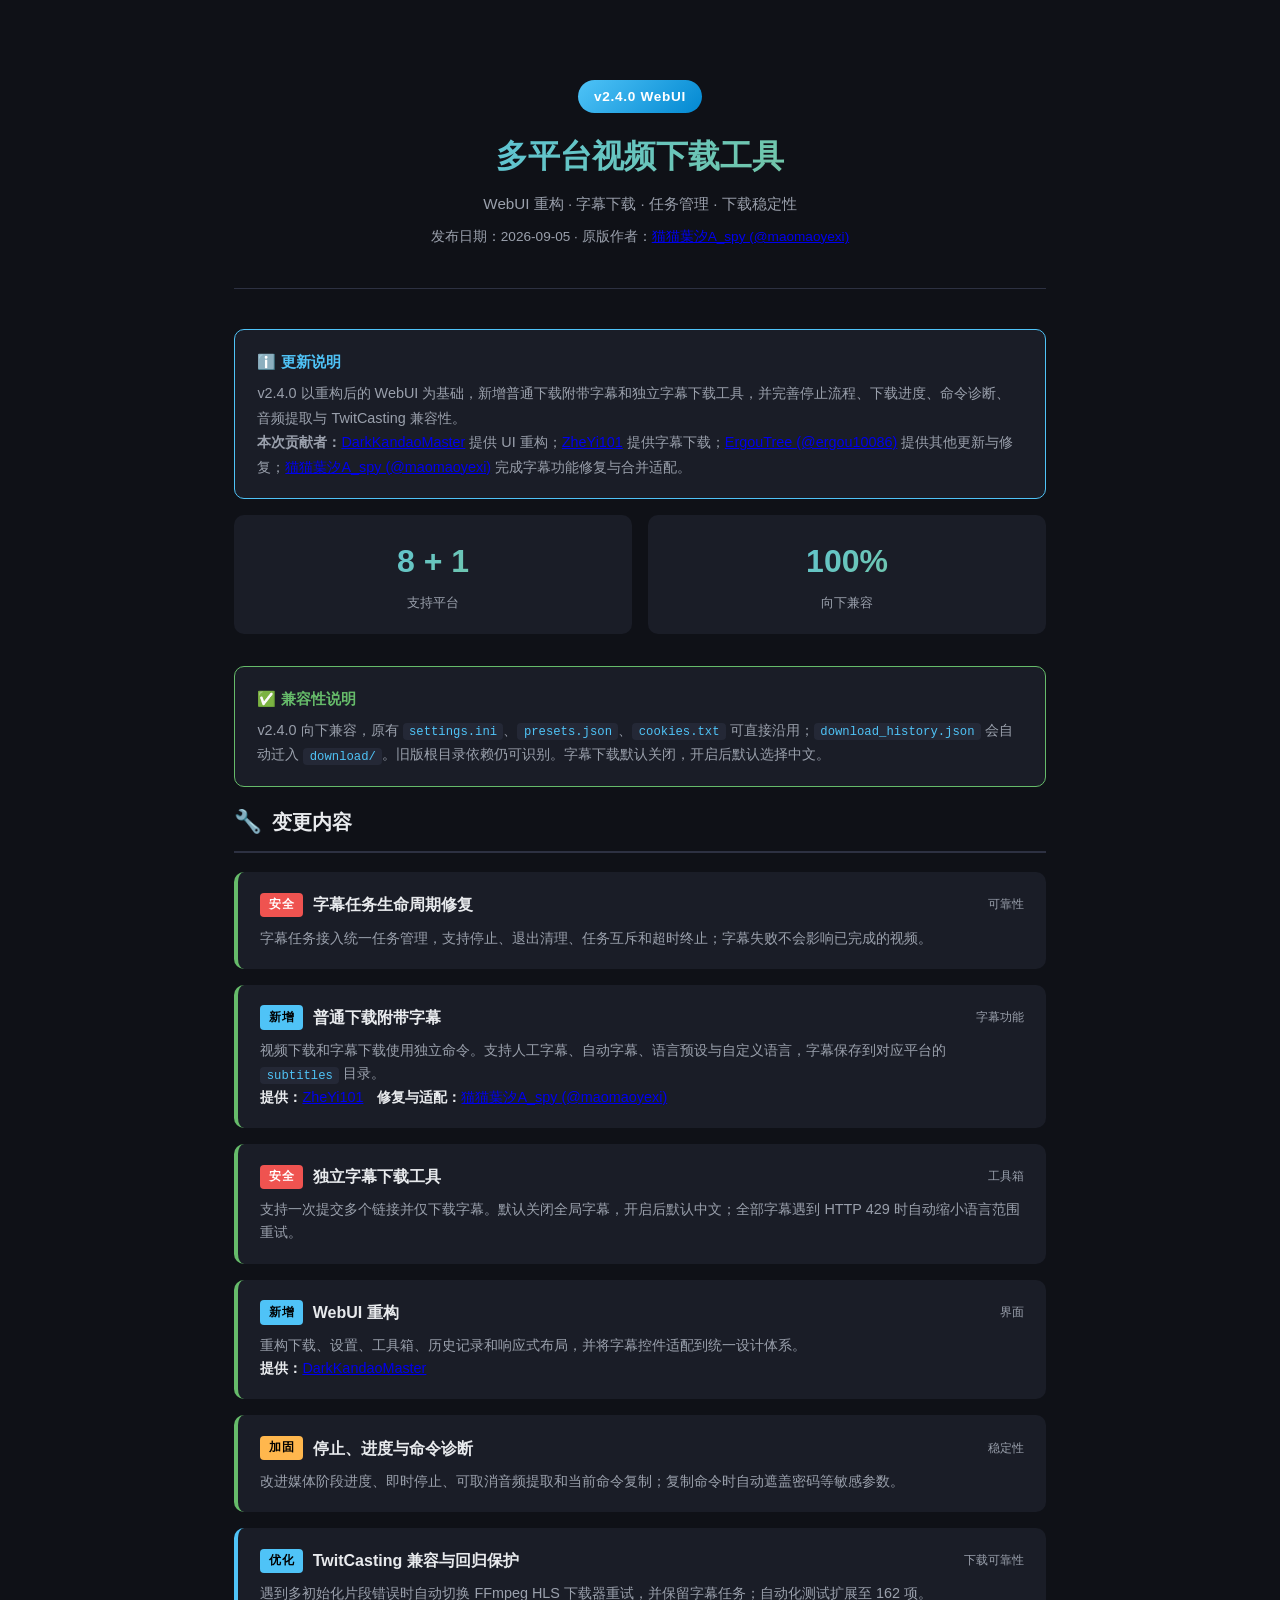
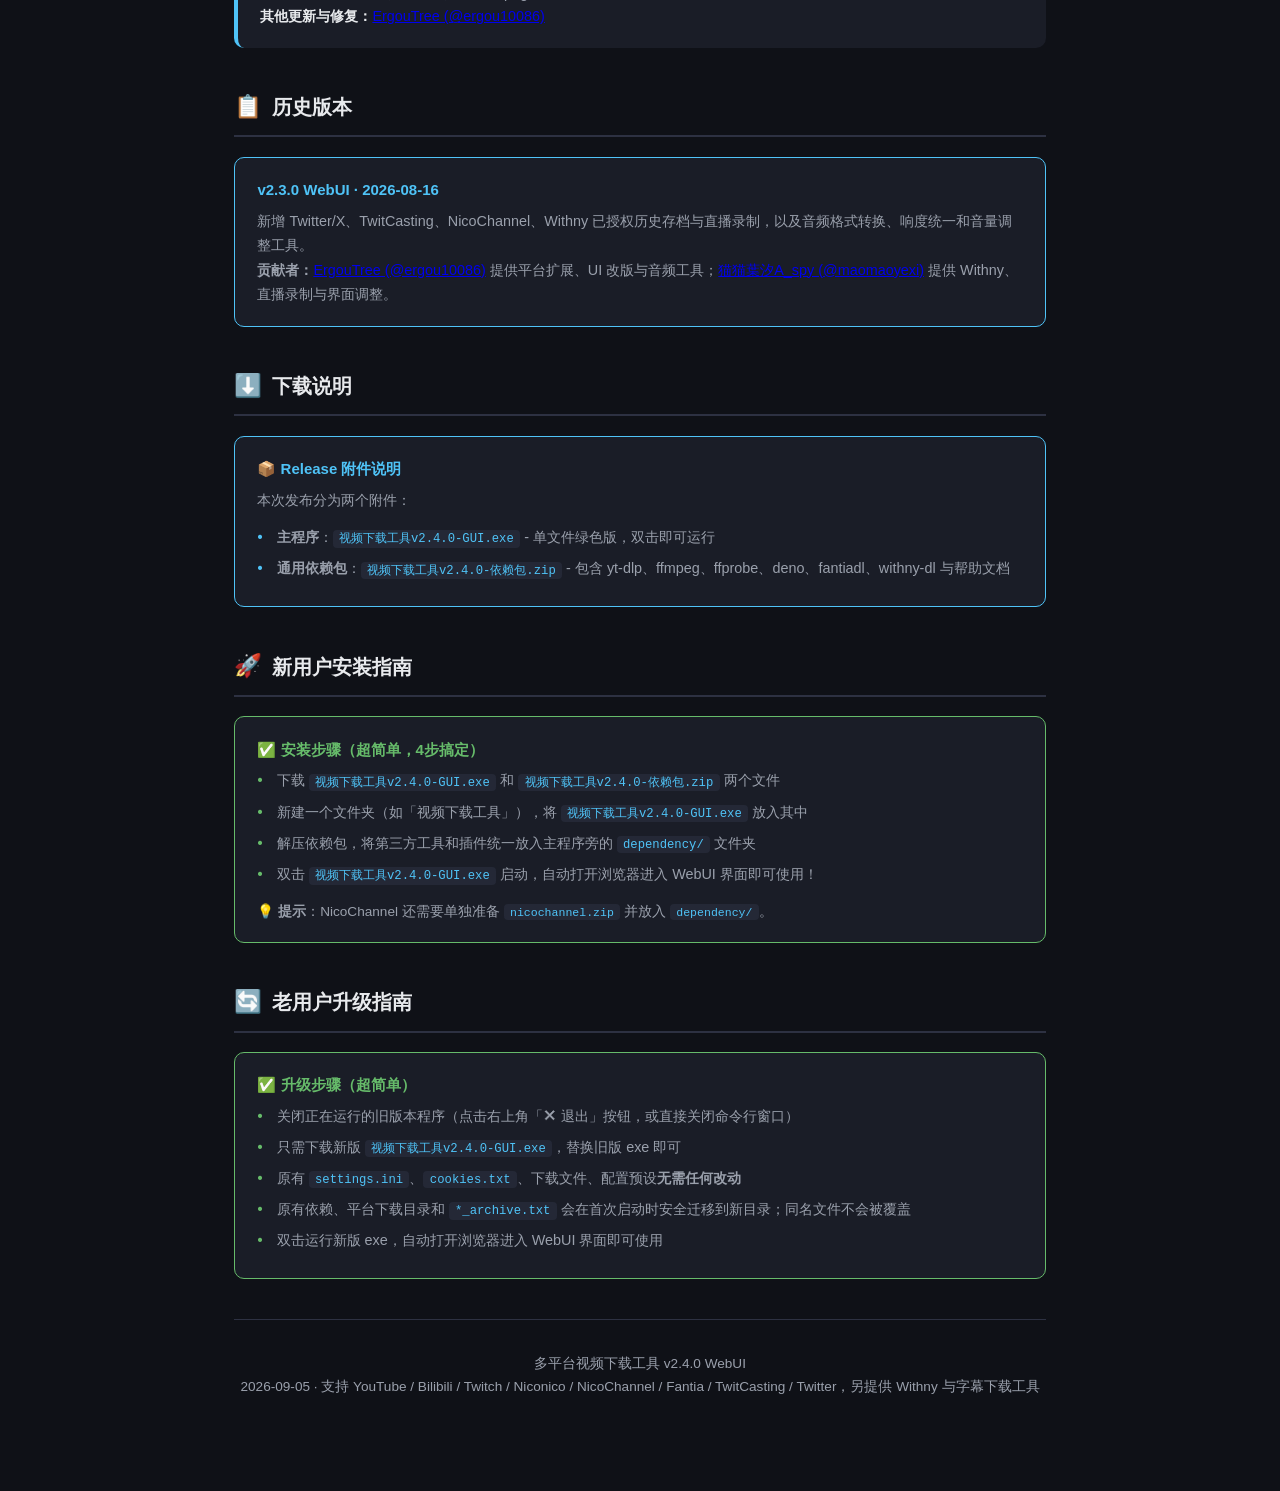
==== commit 5d5e86d3: "refector：继续上次没有完成的收拢依赖" ====
--- a/resource/templates/changelog.html
+++ b/resource/templates/changelog.html
@@ -437,10 +437,10 @@
       <ul class="compact">
         <li>下载 <code>视频下载工具v2.4.0-GUI.exe</code> 和 <code>视频下载工具v2.4.0-依赖包.zip</code> 两个文件</li>
         <li>新建一个文件夹（如「视频下载工具」），将 <code>视频下载工具v2.4.0-GUI.exe</code> 放入其中</li>
-        <li>解压依赖包，将里面的<strong>全部内容</strong>（所有 exe 文件 + <code>docs</code> 文件夹 + <code>changelog.html</code> 等）解压到 exe 同一目录</li>
+        <li>解压依赖包，将第三方工具和插件统一放入主程序旁的 <code>dependency/</code> 文件夹</li>
         <li>双击 <code>视频下载工具v2.4.0-GUI.exe</code> 启动，自动打开浏览器进入 WebUI 界面即可使用！</li>
       </ul>
-      <p style="margin-top: 0.8rem; font-size: 0.85rem;">💡 <strong>提示</strong>：NicoChannel 还需要单独准备 <code>nicochannel.zip</code> 并放在主程序同一目录。</p>
+      <p style="margin-top: 0.8rem; font-size: 0.85rem;">💡 <strong>提示</strong>：NicoChannel 还需要单独准备 <code>nicochannel.zip</code> 并放入 <code>dependency/</code>。</p>
     </div>
   </div>
 
@@ -457,7 +457,7 @@
         <li>关闭正在运行的旧版本程序（点击右上角「✕ 退出」按钮，或直接关闭命令行窗口）</li>
         <li>只需下载新版 <code>视频下载工具v2.4.0-GUI.exe</code>，替换旧版 exe 即可</li>
         <li>原有 <code>settings.ini</code>、<code>cookies.txt</code>、下载文件、配置预设<strong>无需任何改动</strong></li>
-        <li>原有依赖文件（<code>yt-dlp.exe</code>、<code>ffmpeg.exe</code> 等）<strong>无需重新下载</strong>，统一移入 <code>dependency/</code> 即可；旧布局也仍可识别</li>
+        <li>原有依赖、平台下载目录和 <code>*_archive.txt</code> 会在首次启动时安全迁移到新目录；同名文件不会被覆盖</li>
         <li>双击运行新版 exe，自动打开浏览器进入 WebUI 界面即可使用</li>
       </ul>
     </div>
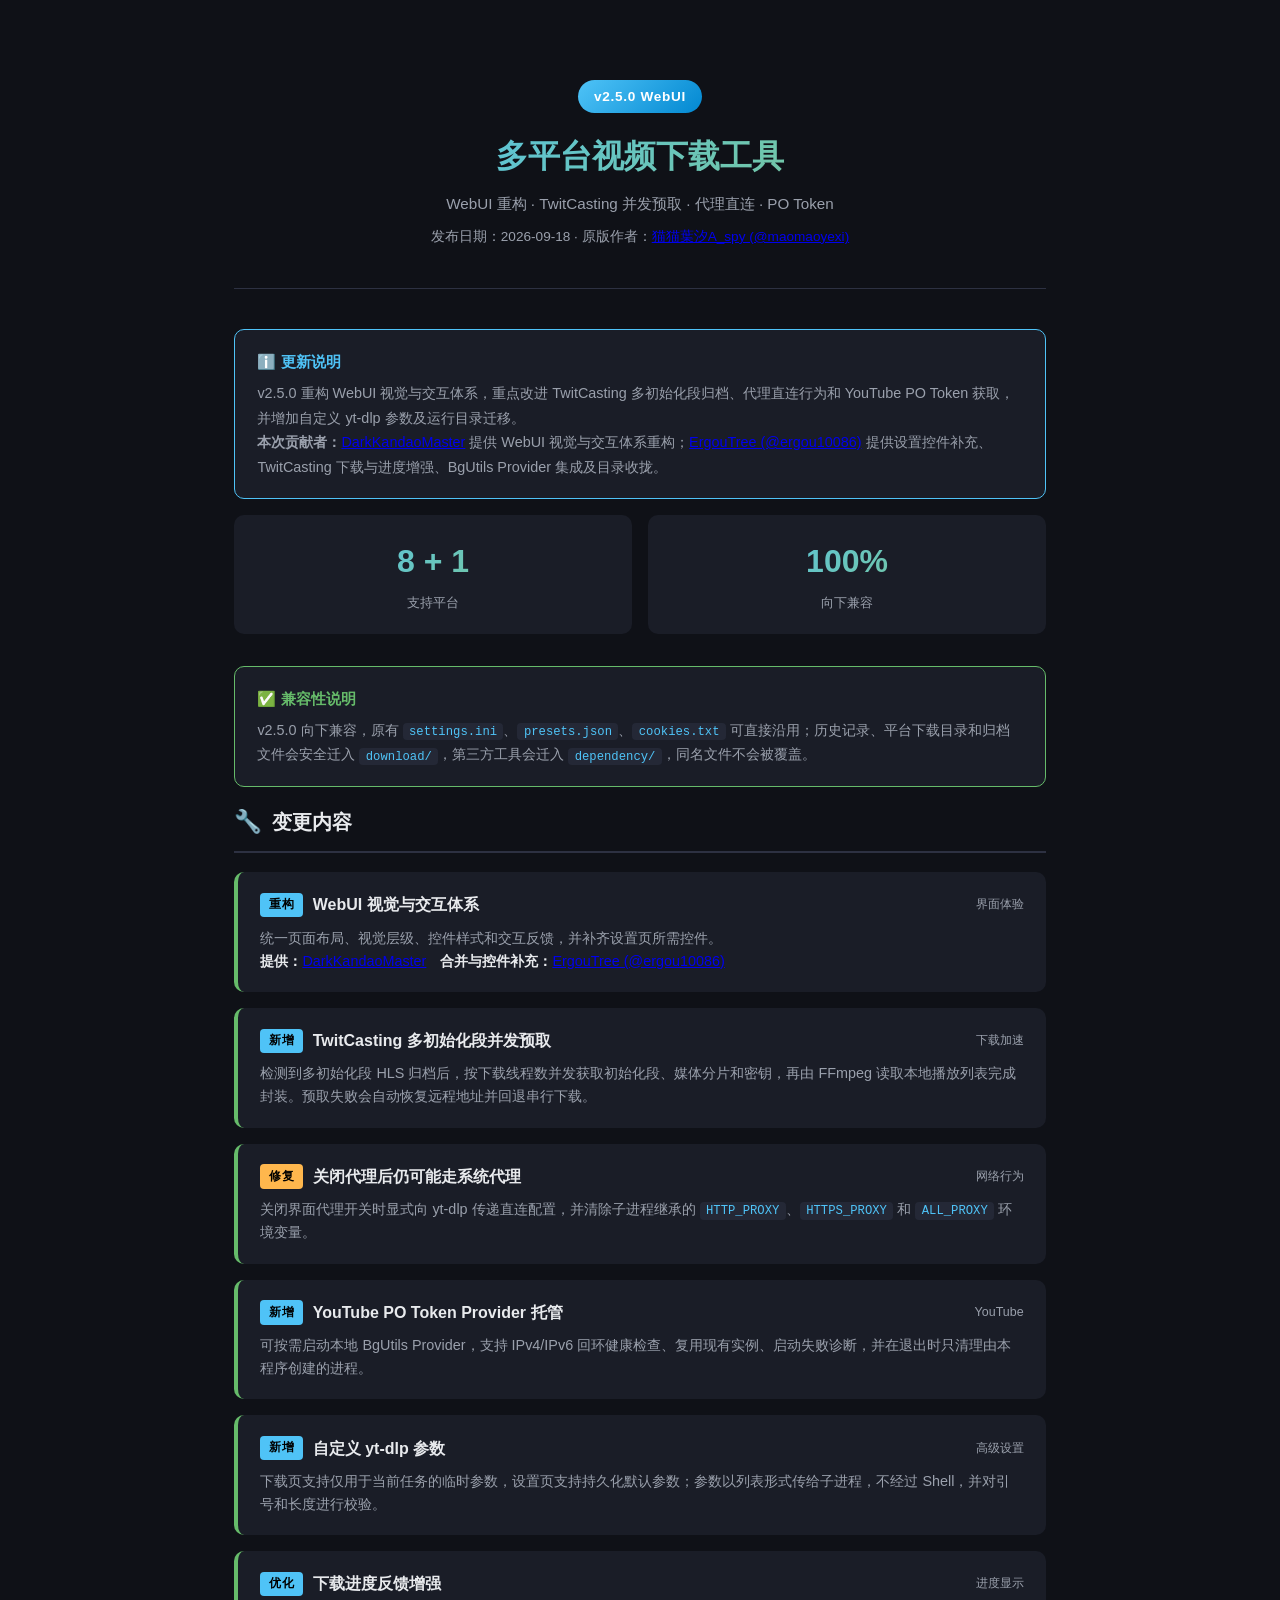
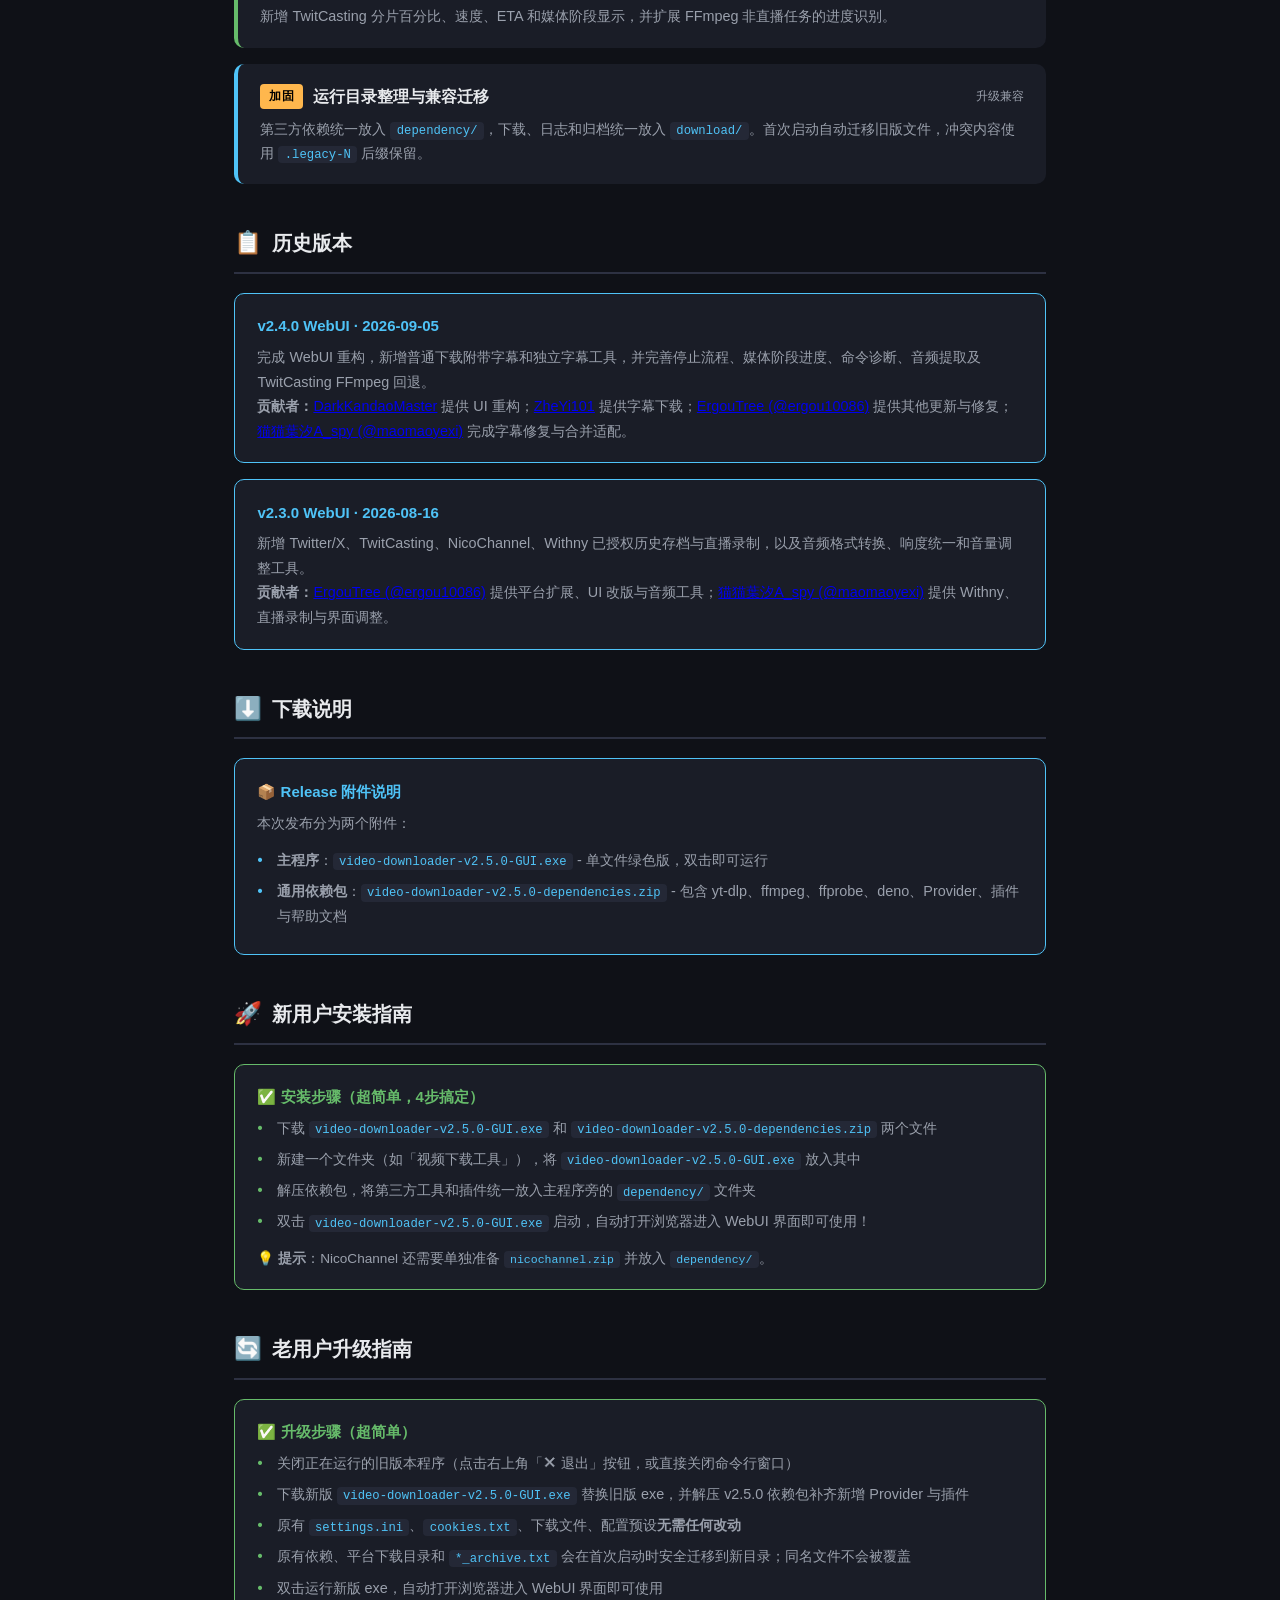
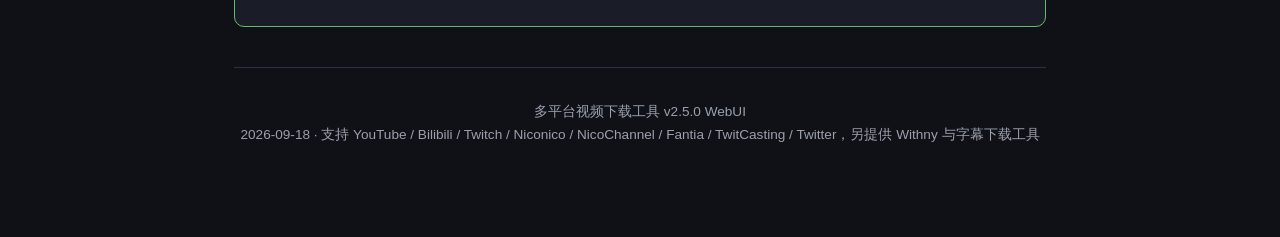
==== commit 872ee6a2: "Merge remote-tracking branch 'upstream/main'" ====
--- a/resource/templates/changelog.html
+++ b/resource/templates/changelog.html
@@ -289,18 +289,18 @@
 <body>
 <div class="container">
 
-  <!-- v2.4.0 WebUI 更新 -->
+  <!-- v2.5.0 WebUI 更新 -->
   <div class="hero">
-    <div class="version-badge">v2.4.0 WebUI</div>
+    <div class="version-badge">v2.5.0 WebUI</div>
     <h1>多平台视频下载工具</h1>
-    <div class="subtitle">WebUI 重构 · 字幕下载 · 任务管理 · 下载稳定性</div>
-    <div class="date">发布日期：2026-09-05 · 原版作者：<a href="https://github.com/maomaoyexi">猫猫葉汐A_spy (@maomaoyexi)</a></div>
+    <div class="subtitle">WebUI 重构 · TwitCasting 并发预取 · 代理直连 · PO Token</div>
+    <div class="date">发布日期：2026-09-18 · 原版作者：<a href="https://github.com/maomaoyexi">猫猫葉汐A_spy (@maomaoyexi)</a></div>
   </div>
 
   <div class="notice-box info">
     <div class="notice-title">ℹ️ 更新说明</div>
-    <p>v2.4.0 以重构后的 WebUI 为基础，新增普通下载附带字幕和独立字幕下载工具，并完善停止流程、下载进度、命令诊断、音频提取与 TwitCasting 兼容性。</p>
-    <p><strong>本次贡献者：</strong><a href="https://github.com/DarkKandaoMaster">DarkKandaoMaster</a> 提供 UI 重构；<a href="https://github.com/ZheYi101">ZheYi101</a> 提供字幕下载；<a href="https://github.com/ergou10086">ErgouTree (@ergou10086)</a> 提供其他更新与修复；<a href="https://github.com/maomaoyexi">猫猫葉汐A_spy (@maomaoyexi)</a> 完成字幕功能修复与合并适配。</p>
+    <p>v2.5.0 重构 WebUI 视觉与交互体系，重点改进 TwitCasting 多初始化段归档、代理直连行为和 YouTube PO Token 获取，并增加自定义 yt-dlp 参数及运行目录迁移。</p>
+    <p><strong>本次贡献者：</strong><a href="https://github.com/DarkKandaoMaster">DarkKandaoMaster</a> 提供 WebUI 视觉与交互体系重构；<a href="https://github.com/ergou10086">ErgouTree (@ergou10086)</a> 提供设置控件补充、TwitCasting 下载与进度增强、BgUtils Provider 集成及目录收拢。</p>
   </div>
 
   <div class="summary-grid">
@@ -316,7 +316,7 @@
 
   <div class="notice-box success">
     <div class="notice-title">✅ 兼容性说明</div>
-    <p>v2.4.0 向下兼容，原有 <code>settings.ini</code>、<code>presets.json</code>、<code>cookies.txt</code> 可直接沿用；<code>download_history.json</code> 会自动迁入 <code>download/</code>。旧版根目录依赖仍可识别。字幕下载默认关闭，开启后默认选择中文。</p>
+    <p>v2.5.0 向下兼容，原有 <code>settings.ini</code>、<code>presets.json</code>、<code>cookies.txt</code> 可直接沿用；历史记录、平台下载目录和归档文件会安全迁入 <code>download/</code>，第三方工具会迁入 <code>dependency/</code>，同名文件不会被覆盖。</p>
   </div>
 
   <!-- 变更内容 -->
@@ -328,70 +328,79 @@
 
     <div class="bug-card fix">
       <div class="header">
-        <span class="tag critical">安全</span>
-        <span class="title">字幕任务生命周期修复</span>
-        <span class="severity">可靠性</span>
-      </div>
-      <div class="desc">
-        字幕任务接入统一任务管理，支持停止、退出清理、任务互斥和超时终止；字幕失败不会影响已完成的视频。
+        <span class="tag minor">重构</span>
+        <span class="title">WebUI 视觉与交互体系</span>
+        <span class="severity">界面体验</span>
+      </div>
+      <div class="desc">
+        统一页面布局、视觉层级、控件样式和交互反馈，并补齐设置页所需控件。
+        <br><strong>提供：</strong><a href="https://github.com/DarkKandaoMaster">DarkKandaoMaster</a>　<strong>合并与控件补充：</strong><a href="https://github.com/ergou10086">ErgouTree (@ergou10086)</a>
       </div>
     </div>
 
     <div class="bug-card fix">
       <div class="header">
         <span class="tag minor">新增</span>
-        <span class="title">普通下载附带字幕</span>
-        <span class="severity">字幕功能</span>
-      </div>
-      <div class="desc">
-        视频下载和字幕下载使用独立命令。支持人工字幕、自动字幕、语言预设与自定义语言，字幕保存到对应平台的 <code>subtitles</code> 目录。
-        <br><strong>提供：</strong><a href="https://github.com/ZheYi101">ZheYi101</a>　<strong>修复与适配：</strong><a href="https://github.com/maomaoyexi">猫猫葉汐A_spy (@maomaoyexi)</a>
-      </div>
-    </div>
-
-    <div class="bug-card fix">
-      <div class="header">
-        <span class="tag critical">安全</span>
-        <span class="title">独立字幕下载工具</span>
-        <span class="severity">工具箱</span>
-      </div>
-      <div class="desc">
-        支持一次提交多个链接并仅下载字幕。默认关闭全局字幕，开启后默认中文；全部字幕遇到 HTTP 429 时自动缩小语言范围重试。
+        <span class="title">TwitCasting 多初始化段并发预取</span>
+        <span class="severity">下载加速</span>
+      </div>
+      <div class="desc">
+        检测到多初始化段 HLS 归档后，按下载线程数并发获取初始化段、媒体分片和密钥，再由 FFmpeg 读取本地播放列表完成封装。预取失败会自动恢复远程地址并回退串行下载。
+      </div>
+    </div>
+
+    <div class="bug-card fix">
+      <div class="header">
+        <span class="tag major">修复</span>
+        <span class="title">关闭代理后仍可能走系统代理</span>
+        <span class="severity">网络行为</span>
+      </div>
+      <div class="desc">
+        关闭界面代理开关时显式向 yt-dlp 传递直连配置，并清除子进程继承的 <code>HTTP_PROXY</code>、<code>HTTPS_PROXY</code> 和 <code>ALL_PROXY</code> 环境变量。
       </div>
     </div>
 
     <div class="bug-card fix">
       <div class="header">
         <span class="tag minor">新增</span>
-        <span class="title">WebUI 重构</span>
-        <span class="severity">界面</span>
-      </div>
-      <div class="desc">
-        重构下载、设置、工具箱、历史记录和响应式布局，并将字幕控件适配到统一设计体系。
-        <br><strong>提供：</strong><a href="https://github.com/DarkKandaoMaster">DarkKandaoMaster</a>
-      </div>
-    </div>
-
-    <div class="bug-card fix">
+        <span class="title">YouTube PO Token Provider 托管</span>
+        <span class="severity">YouTube</span>
+      </div>
+      <div class="desc">
+        可按需启动本地 BgUtils Provider，支持 IPv4/IPv6 回环健康检查、复用现有实例、启动失败诊断，并在退出时只清理由本程序创建的进程。
+      </div>
+    </div>
+
+    <div class="bug-card fix">
+      <div class="header">
+        <span class="tag minor">新增</span>
+        <span class="title">自定义 yt-dlp 参数</span>
+        <span class="severity">高级设置</span>
+      </div>
+      <div class="desc">
+        下载页支持仅用于当前任务的临时参数，设置页支持持久化默认参数；参数以列表形式传给子进程，不经过 Shell，并对引号和长度进行校验。
+      </div>
+    </div>
+
+    <div class="bug-card fix">
+      <div class="header">
+        <span class="tag minor">优化</span>
+        <span class="title">下载进度反馈增强</span>
+        <span class="severity">进度显示</span>
+      </div>
+      <div class="desc">
+        新增 TwitCasting 分片百分比、速度、ETA 和媒体阶段显示，并扩展 FFmpeg 非直播任务的进度识别。
+      </div>
+    </div>
+
+    <div class="bug-card improve">
       <div class="header">
         <span class="tag major">加固</span>
-        <span class="title">停止、进度与命令诊断</span>
-        <span class="severity">稳定性</span>
-      </div>
-      <div class="desc">
-        改进媒体阶段进度、即时停止、可取消音频提取和当前命令复制；复制命令时自动遮盖密码等敏感参数。
-      </div>
-    </div>
-
-    <div class="bug-card improve">
-      <div class="header">
-        <span class="tag minor">优化</span>
-        <span class="title">TwitCasting 兼容与回归保护</span>
-        <span class="severity">下载可靠性</span>
-      </div>
-      <div class="desc">
-        遇到多初始化片段错误时自动切换 FFmpeg HLS 下载器重试，并保留字幕任务；自动化测试扩展至 162 项。
-        <br><strong>其他更新与修复：</strong><a href="https://github.com/ergou10086">ErgouTree (@ergou10086)</a>
+        <span class="title">运行目录整理与兼容迁移</span>
+        <span class="severity">升级兼容</span>
+      </div>
+      <div class="desc">
+        第三方依赖统一放入 <code>dependency/</code>，下载、日志和归档统一放入 <code>download/</code>。首次启动自动迁移旧版文件，冲突内容使用 <code>.legacy-N</code> 后缀保留。
       </div>
     </div>
   </div>
@@ -400,6 +409,11 @@
     <div class="section-title">
       <span class="icon">📋</span>
       <span>历史版本</span>
+    </div>
+    <div class="notice-box info">
+      <div class="notice-title">v2.4.0 WebUI · 2026-09-05</div>
+      <p>完成 WebUI 重构，新增普通下载附带字幕和独立字幕工具，并完善停止流程、媒体阶段进度、命令诊断、音频提取及 TwitCasting FFmpeg 回退。</p>
+      <p><strong>贡献者：</strong><a href="https://github.com/DarkKandaoMaster">DarkKandaoMaster</a> 提供 UI 重构；<a href="https://github.com/ZheYi101">ZheYi101</a> 提供字幕下载；<a href="https://github.com/ergou10086">ErgouTree (@ergou10086)</a> 提供其他更新与修复；<a href="https://github.com/maomaoyexi">猫猫葉汐A_spy (@maomaoyexi)</a> 完成字幕修复与合并适配。</p>
     </div>
     <div class="notice-box info">
       <div class="notice-title">v2.3.0 WebUI · 2026-08-16</div>
@@ -419,8 +433,8 @@
       <div class="notice-title">📦 Release 附件说明</div>
       <p>本次发布分为两个附件：</p>
       <ul class="compact" style="margin-top: 0.8rem;">
-        <li><strong>主程序</strong>：<code>视频下载工具v2.4.0-GUI.exe</code> - 单文件绿色版，双击即可运行</li>
-        <li><strong>通用依赖包</strong>：<code>视频下载工具v2.4.0-依赖包.zip</code> - 包含 yt-dlp、ffmpeg、ffprobe、deno、fantiadl、withny-dl 与帮助文档</li>
+        <li><strong>主程序</strong>：<code>video-downloader-v2.5.0-GUI.exe</code> - 单文件绿色版，双击即可运行</li>
+        <li><strong>通用依赖包</strong>：<code>video-downloader-v2.5.0-dependencies.zip</code> - 包含 yt-dlp、ffmpeg、ffprobe、deno、Provider、插件与帮助文档</li>
       </ul>
     </div>
   </div>
@@ -435,10 +449,10 @@
     <div class="notice-box success">
       <div class="notice-title">✅ 安装步骤（超简单，4步搞定）</div>
       <ul class="compact">
-        <li>下载 <code>视频下载工具v2.4.0-GUI.exe</code> 和 <code>视频下载工具v2.4.0-依赖包.zip</code> 两个文件</li>
-        <li>新建一个文件夹（如「视频下载工具」），将 <code>视频下载工具v2.4.0-GUI.exe</code> 放入其中</li>
+        <li>下载 <code>video-downloader-v2.5.0-GUI.exe</code> 和 <code>video-downloader-v2.5.0-dependencies.zip</code> 两个文件</li>
+        <li>新建一个文件夹（如「视频下载工具」），将 <code>video-downloader-v2.5.0-GUI.exe</code> 放入其中</li>
         <li>解压依赖包，将第三方工具和插件统一放入主程序旁的 <code>dependency/</code> 文件夹</li>
-        <li>双击 <code>视频下载工具v2.4.0-GUI.exe</code> 启动，自动打开浏览器进入 WebUI 界面即可使用！</li>
+        <li>双击 <code>video-downloader-v2.5.0-GUI.exe</code> 启动，自动打开浏览器进入 WebUI 界面即可使用！</li>
       </ul>
       <p style="margin-top: 0.8rem; font-size: 0.85rem;">💡 <strong>提示</strong>：NicoChannel 还需要单独准备 <code>nicochannel.zip</code> 并放入 <code>dependency/</code>。</p>
     </div>
@@ -455,7 +469,7 @@
       <div class="notice-title">✅ 升级步骤（超简单）</div>
       <ul class="compact">
         <li>关闭正在运行的旧版本程序（点击右上角「✕ 退出」按钮，或直接关闭命令行窗口）</li>
-        <li>只需下载新版 <code>视频下载工具v2.4.0-GUI.exe</code>，替换旧版 exe 即可</li>
+        <li>下载新版 <code>video-downloader-v2.5.0-GUI.exe</code> 替换旧版 exe，并解压 v2.5.0 依赖包补齐新增 Provider 与插件</li>
         <li>原有 <code>settings.ini</code>、<code>cookies.txt</code>、下载文件、配置预设<strong>无需任何改动</strong></li>
         <li>原有依赖、平台下载目录和 <code>*_archive.txt</code> 会在首次启动时安全迁移到新目录；同名文件不会被覆盖</li>
         <li>双击运行新版 exe，自动打开浏览器进入 WebUI 界面即可使用</li>
@@ -464,8 +478,8 @@
   </div>
 
   <div class="footer">
-    多平台视频下载工具 v2.4.0 WebUI <br>
-    2026-09-05 · 支持 YouTube / Bilibili / Twitch / Niconico / NicoChannel / Fantia / TwitCasting / Twitter，另提供 Withny 与字幕下载工具
+    多平台视频下载工具 v2.5.0 WebUI <br>
+    2026-09-18 · 支持 YouTube / Bilibili / Twitch / Niconico / NicoChannel / Fantia / TwitCasting / Twitter，另提供 Withny 与字幕下载工具
   </div>
 
 </div>
